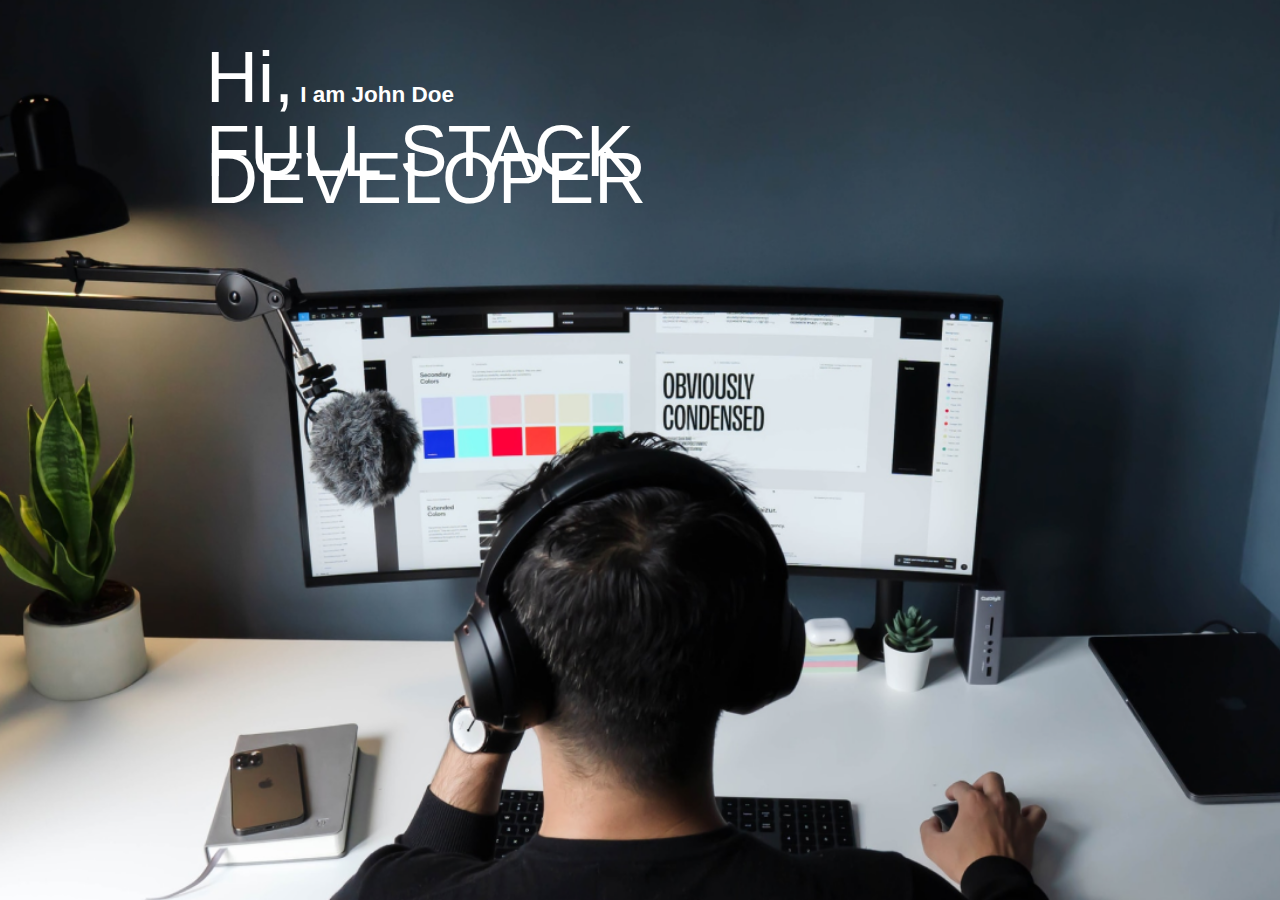
==== Landing-page/index.html @ fb228701 "folder sturcture created" ====
<!DOCTYPE html>
<html lang="en">
  <head>
    <meta charset="UTF-8" />
    <meta http-equiv="X-UA-Compatible" content="IE=edge" />
    <meta name="viewport" content="width=device-width, initial-scale=1.0" />
    <title>Developer | Landing Page</title>
    <link rel="stylesheet" href="style.css" />
  </head>
  <body>
    <section class="hero-section">
      <div class="text-container">
        <h2><span class="lg_text">Hi,</span> I am John Doe</h2>
        <h1 class="lg_text">FULL STACK DEVELOPER</h1>
      </div>
    </section>
  </body>
</html>
---- Landing-page/style.css ----
*{
    margin: 0;
    padding: 0;
    box-sizing: border-box;
}

html, body {
    height: 100%;
    margin: 0;
    font-size: 15px;
    font-family: 'Roboto', sans-serif;
    font-weight: 400;
    line-height: 1.8em;
}

.hero-section {
background-image: url('./images/developer.png');
min-height: 100%;
background-position: center;
background-size: cover;
background-repeat: no-repeat;
}

.text-container  {
    color: white;
    max-width: 900px;
    margin: 0 auto;
    padding-top: 64px;
    padding-left: 16px;
}
.text-container h2 {
    margin-bottom: 30px;
}
.lg_text {
    font-size: 72px;
    font-weight: 400;
}
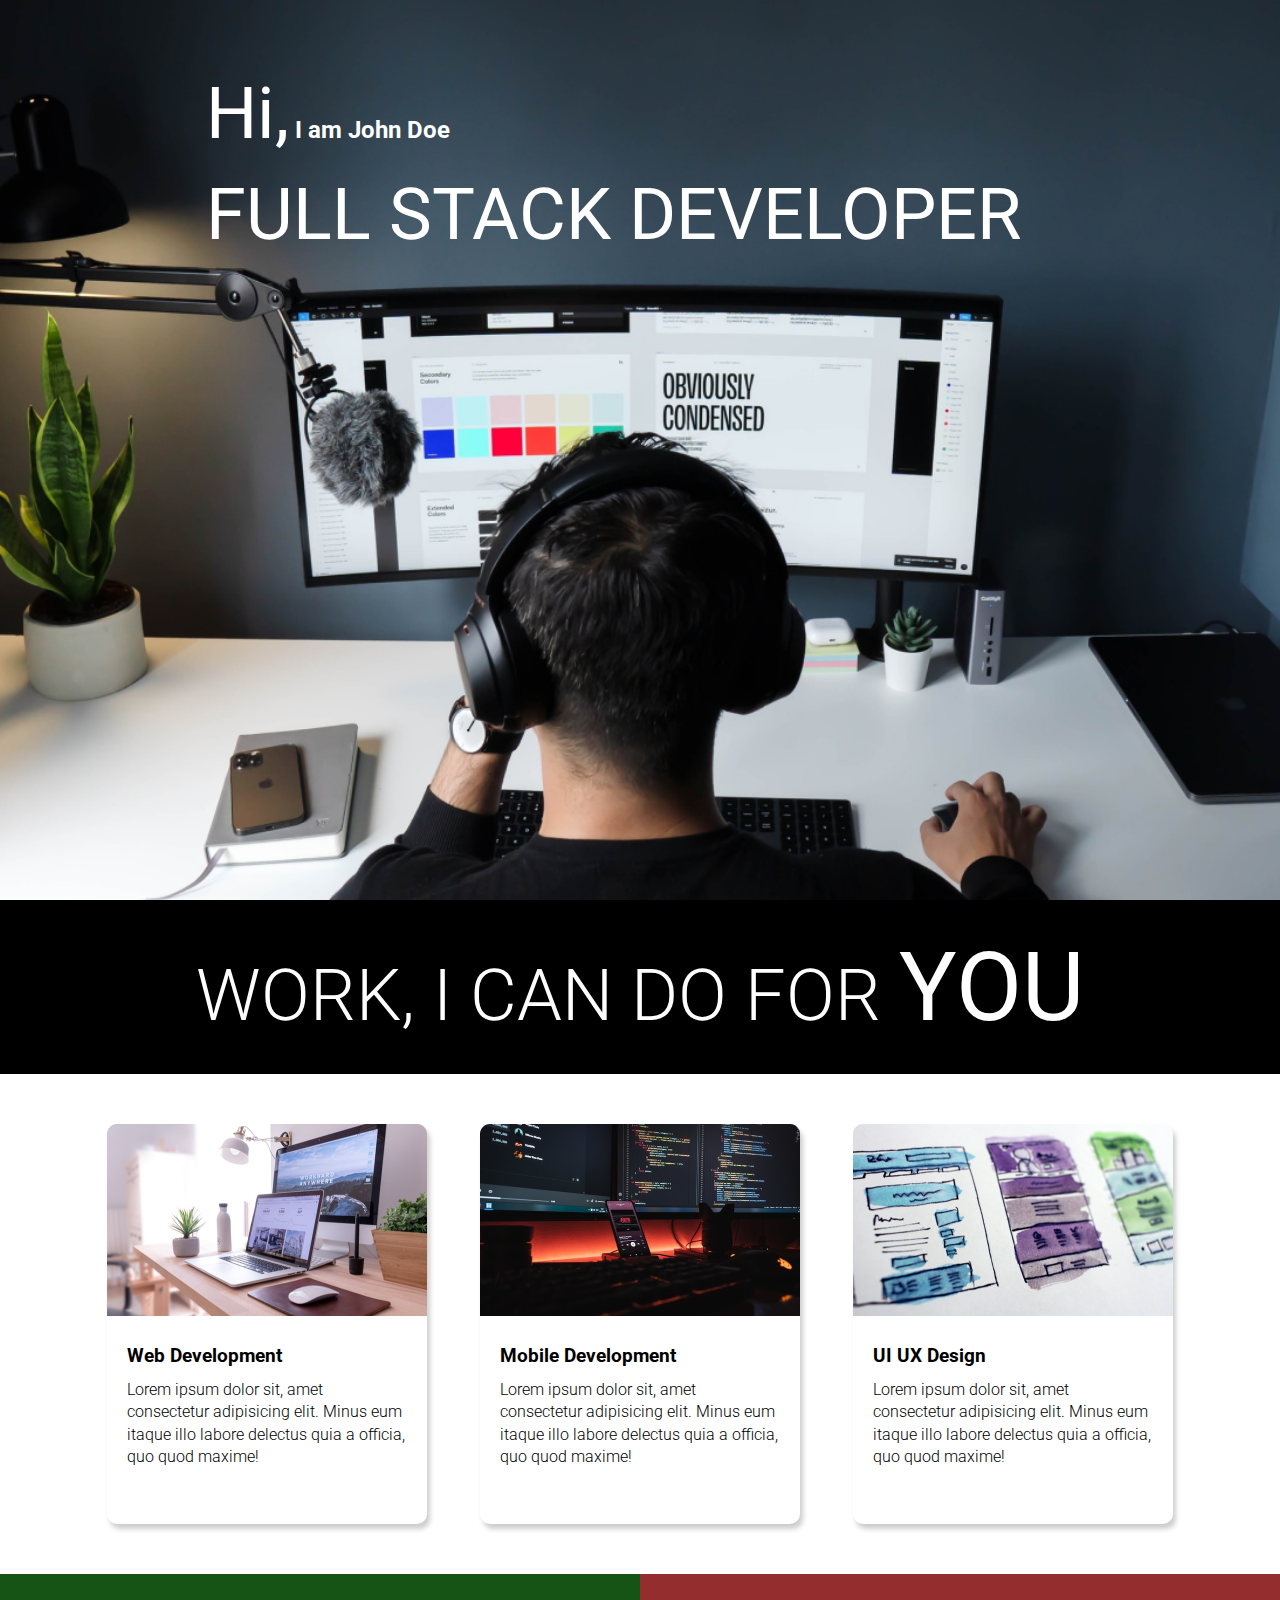
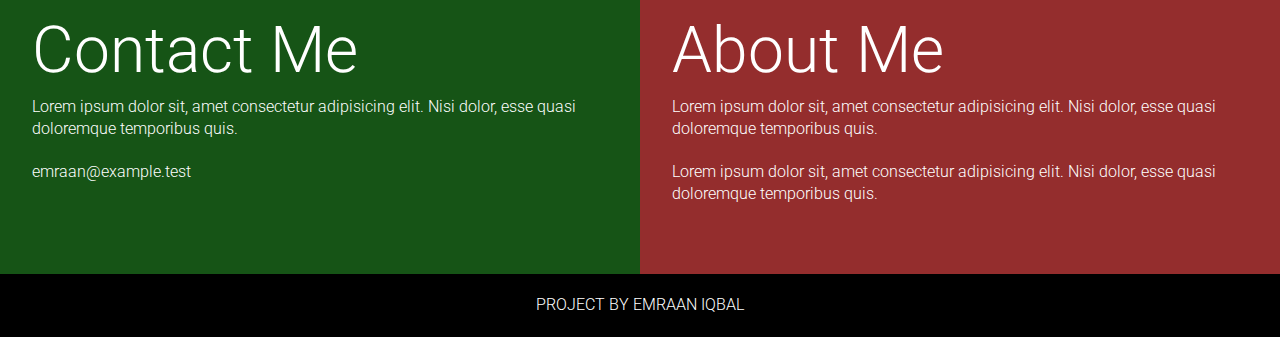
==== commit f0cd021f: "responsive" ====
--- a/Landing-page/index.html
+++ b/Landing-page/index.html
@@ -8,11 +8,83 @@
     <link rel="stylesheet" href="style.css" />
   </head>
   <body>
-    <section class="hero-section">
-      <div class="text-container">
+    <section class="hero_section">
+      <div class="text_container">
         <h2><span class="lg_text">Hi,</span> I am John Doe</h2>
         <h1 class="lg_text">FULL STACK DEVELOPER</h1>
       </div>
     </section>
+    <section class="black_box">
+      <h2>WORK, I CAN DO FOR <span>YOU</span></h2>
+    </section>
+    <section class="work">
+      <div class="grid_item">
+        <div class="card">
+          <div class="image_container">
+            <img src="images/web.png" alt="not found" />
+          </div>
+          <div class="card_content">
+            <h3>Web Development</h3>
+            <p>
+              Lorem ipsum dolor sit, amet consectetur adipisicing elit. Minus
+              eum itaque illo labore delectus quia a officia, quo quod maxime!
+            </p>
+          </div>
+        </div>
+      </div>
+
+      <div class="grid_item">
+        <div class="card">
+          <div class="image_container">
+            <img src="images/mobile.png" alt="not found" />
+          </div>
+          <div class="card_content">
+            <h3>Mobile Development</h3>
+            <p>
+              Lorem ipsum dolor sit, amet consectetur adipisicing elit. Minus
+              eum itaque illo labore delectus quia a officia, quo quod maxime!
+            </p>
+          </div>
+        </div>
+      </div>
+
+      <div class="grid_item">
+        <div class="card">
+          <div class="image_container">
+            <img src="images/uiux.png" alt="not found" />
+          </div>
+          <div class="card_content">
+            <h3>UI UX Design</h3>
+            <p>
+              Lorem ipsum dolor sit, amet consectetur adipisicing elit. Minus
+              eum itaque illo labore delectus quia a officia, quo quod maxime!
+            </p>
+          </div>
+        </div>
+      </div>
+    </section>
+    <section class="bottom_section">
+      <div class="contact">
+        <h2>Contact Me</h2>
+        <p>
+          Lorem ipsum dolor sit, amet consectetur adipisicing elit. Nisi dolor,
+          esse quasi doloremque temporibus quis.
+        </p>
+        <p>emraan@example.test</p>
+      </div>
+      <div class="about">
+        <h2>About Me</h2>
+
+        <p>
+          Lorem ipsum dolor sit, amet consectetur adipisicing elit. Nisi dolor,
+          esse quasi doloremque temporibus quis.
+        </p>
+        <p>
+          Lorem ipsum dolor sit, amet consectetur adipisicing elit. Nisi dolor,
+          esse quasi doloremque temporibus quis.
+        </p>
+      </div>
+    </section>
+    <footer>Project By Emraan Iqbal</footer>
   </body>
 </html>
--- a/Landing-page/style.css
+++ b/Landing-page/style.css
@@ -1,37 +1,138 @@
-*{
-    margin: 0;
-    padding: 0;
-    box-sizing: border-box;
+@import url("https://fonts.googleapis.com/css2?family=Roboto:ital,wght@0,100;0,300;0,400;0,500;0,700;0,900;1,100;1,300;1,400;1,500;1,700;1,900&display=swap");
+* {
+  margin: 0;
+  padding: 0;
+  box-sizing: border-box;
 }
 
-html, body {
-    height: 100%;
-    margin: 0;
-    font-size: 15px;
-    font-family: 'Roboto', sans-serif;
-    font-weight: 400;
-    line-height: 1.8em;
+html,
+body {
+  line-height: 1.4;
+  font-weight: 300;
+  font-family: "Roboto", sans-serif;
 }
 
-.hero-section {
-background-image: url('./images/developer.png');
-min-height: 100%;
-background-position: center;
-background-size: cover;
-background-repeat: no-repeat;
+.hero_section {
+  background-image: url(images/developer.png);
+  min-height: 100vh;
+  background-position: center;
+  background-size: cover;
+  background-repeat: no-repeat;
+}
+.text_container {
+  color: white;
+  max-width: 900px;
+  margin: 0 auto;
+  padding-top: 64px;
+  padding-left: 16px;
+}
+.lg_text {
+  font-size: 72px;
+  font-weight: 400;
+}
+.black_box {
+  background-color: #000;
+  padding: 20px;
+}
+.black_box h2 {
+  font-size: 72px;
+  color: white;
+  text-align: center;
+  font-weight: 300;
 }
 
-.text-container  {
-    color: white;
-    max-width: 900px;
-    margin: 0 auto;
-    padding-top: 64px;
-    padding-left: 16px;
+.black_box h2 span {
+  font-weight: 400;
+  font-size: 96px;
 }
-.text-container h2 {
-    margin-bottom: 30px;
+.work {
+    display: grid;
+    gap: 20px;
+    grid-template-columns: repeat(auto-fit, minmax(320px, 1fr));
+    max-width: 1100px;
+    margin: 50px auto;
 }
-.lg_text {
-    font-size: 72px;
-    font-weight: 400;
-}+.card {
+    max-width: 320px;
+    height: 400px;
+    border-radius: 10px;
+    box-shadow: 3px 5px 5px rgba(1, 1, 1, 0.2);
+}
+.card:hover{
+    transform: scale(1.04);
+    cursor: pointer;
+}
+.grid_item {
+    display: flex;
+    justify-content: center;
+    align-items: center ;
+}
+.card_content {
+    padding: 20px;
+}
+.card_content h3 {
+    margin-bottom: 10px;
+}
+.bottom_section {
+    display: flex;
+    
+}
+.contact {
+    background-color: rgb(22, 84, 22);
+}
+.about {
+    background-color: rgb(148, 45, 45);
+}
+.contact,
+.about {
+  min-height: 300px;
+  padding: 32px;
+  color: white;
+}
+.about h2,
+.contact h2 {
+  font-size: 64px;
+  font-weight: 300;
+}
+.about p,
+.contact p {
+  margin-bottom: 20px;
+}
+
+footer {
+  text-align: center;
+  text-transform: uppercase;
+  background-color: #000;
+  padding: 20px;
+  color: white;
+}
+
+@media (max-width: 786px) {
+    .hero_section {
+      min-height: 50vh;
+    } 
+    .text_container {
+      padding: 10px 0;
+      text-align: center;
+    }
+    .lg_text {
+      font-size: 32px;
+    }
+    .black_box h2 {
+      font-size: 24px;
+    }
+    .black_box h2 span {
+      font-weight: 400;
+      font-size: 32px;
+    }
+    .bottom_section {
+      flex-direction: column;
+    }
+    h1 {
+      font-size: 32px;
+    }
+    .about h2,
+    .contact h2 {
+      font-size: 32px;
+    }
+  }